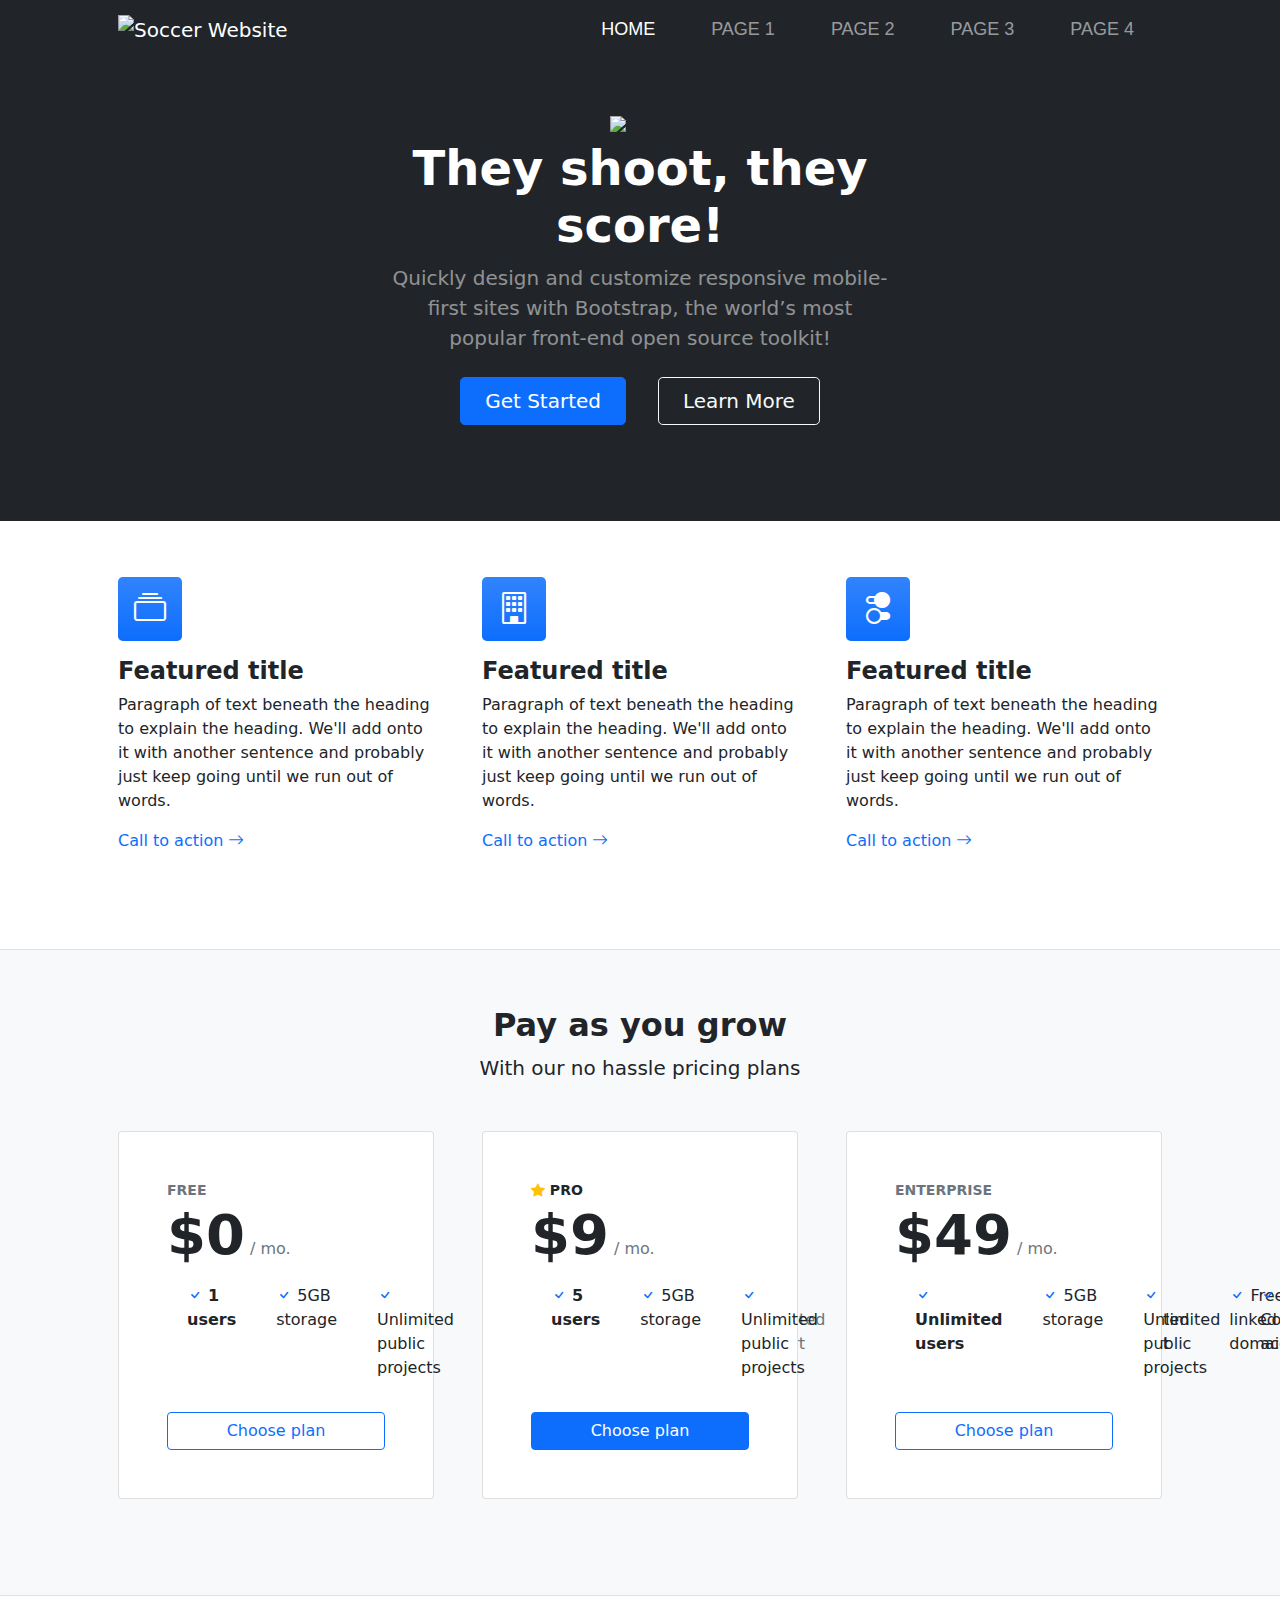
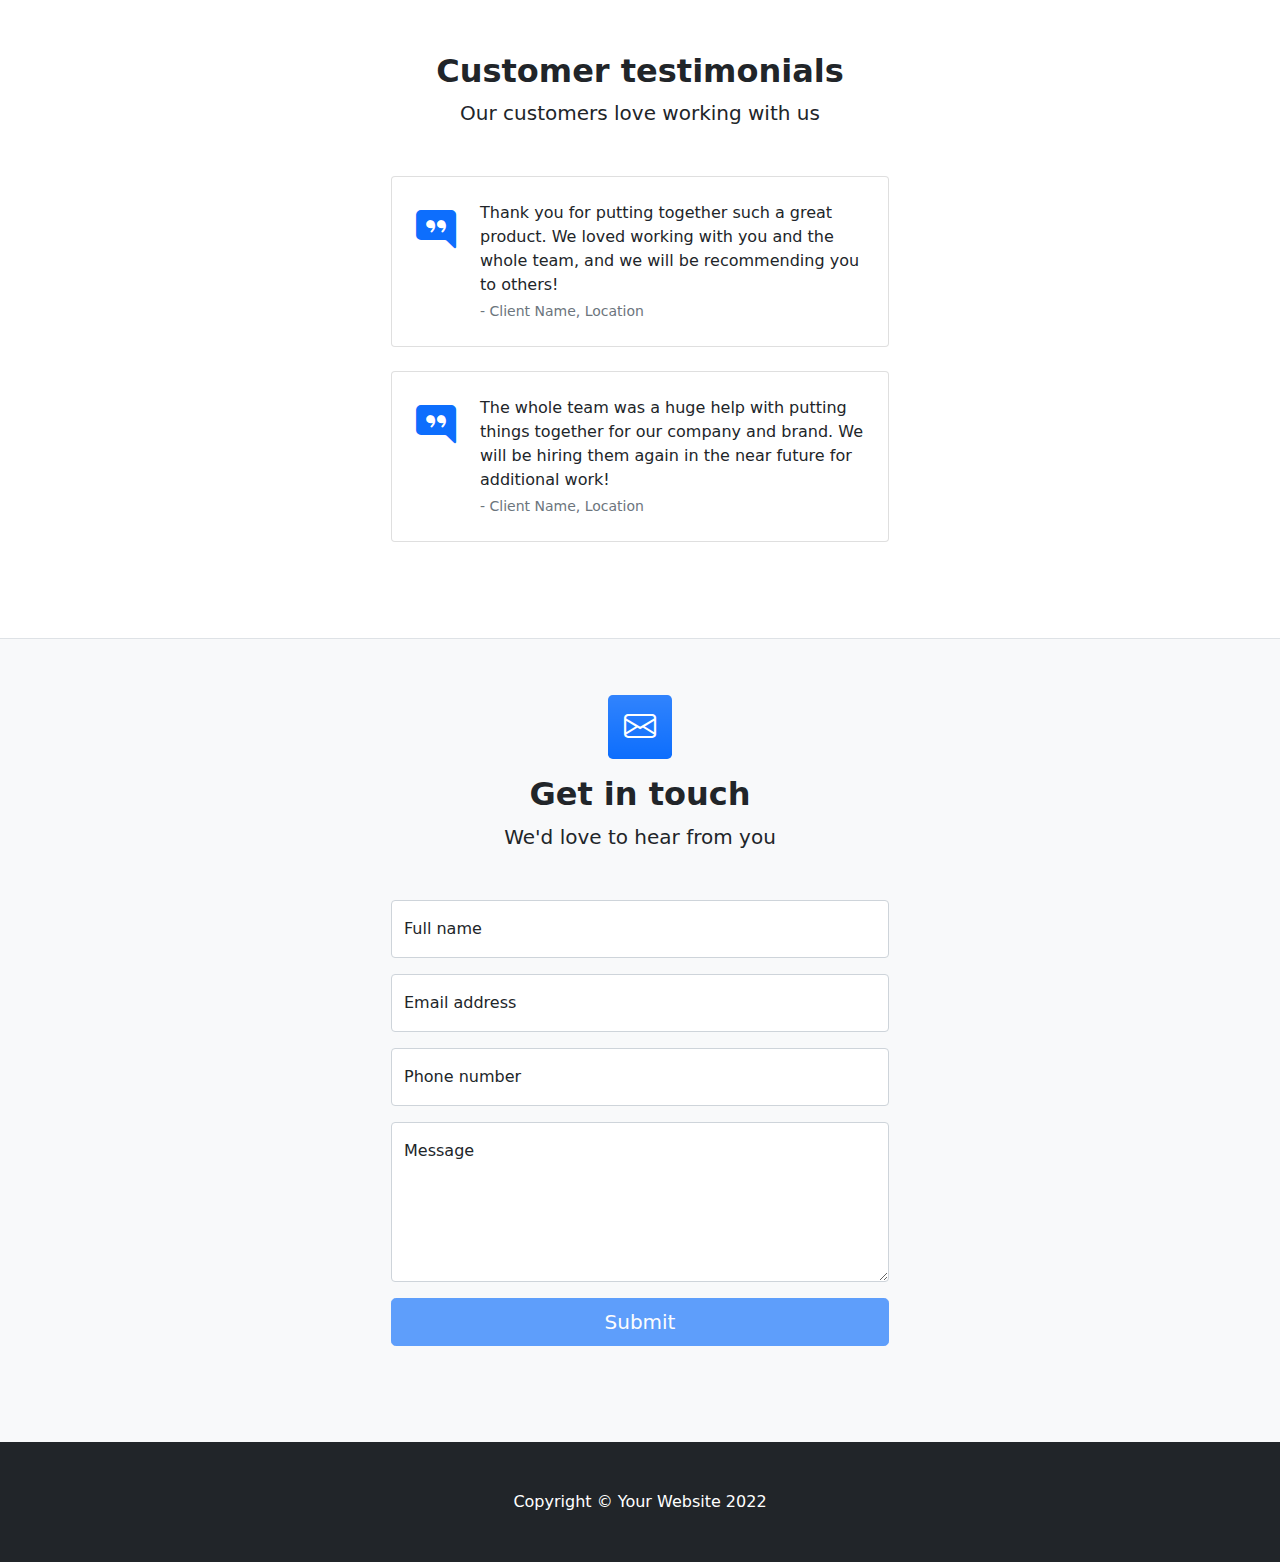
==== sandbox/index.html @ a90cb95d "Push the first sandbox files to github" ====
<!DOCTYPE html>
<html lang="en">
    <head>
        <meta charset="utf-8" />
        <meta name="viewport" content="width=device-width, initial-scale=1, shrink-to-fit=no" />
        <meta name="description" content="" />
        <meta name="author" content="" />
        <title>Soccer Website</title>
        <!-- Favicon-->
        <link rel="icon" type="image/x-icon" href="assets/favicon.ico" />
        <!-- Bootstrap icons-->
        <link href="https://cdn.jsdelivr.net/npm/bootstrap-icons@1.4.1/font/bootstrap-icons.css" rel="stylesheet" />
        <!-- Core theme CSS (includes Bootstrap)-->
        <link href="css/styles.css" rel="stylesheet" />
        <!-- download one nav page for Menu -->
        <script src="js/jquery-1.10.2.js"></script>
    </head>
    <body>
        <!-- Responsive navbar-->
        <nav class="navbar navbar-expand-lg navbar-dark bg-dark">
            <div class="container px-5">
                <a class="navbar-brand" href="#!"><img src="/assets/Logo.png" alt="Soccer Website"></a>
                <button class="navbar-toggler" type="button" data-bs-toggle="collapse" data-bs-target="#navbarSupportedContent" aria-controls="navbarSupportedContent" aria-expanded="false" aria-label="Toggle navigation"><span class="navbar-toggler-icon"></span></button>
<!--Navigation bar-->
    <div id="nav-placeholder">
        <script>
        $(function(){
          $("#nav-placeholder").load("nav.html");
        });
        </script>
    </div>

<!--end of Navigation bar-->
            </div>
        </nav>
        <!-- Header-->
        <header class="bg-dark py-5">
            <div class="container px-5">
                <div class="row gx-5 justify-content-center">
                    <div class="col-lg-6">
                        <div class="text-center my-5">
                            <img src="/assets/img/shoot.png" alt="shoot">
                            <h1 class="display-5 fw-bolder text-white mb-2">They shoot, they score!</h1>
                            <p class="lead text-white-50 mb-4">Quickly design and customize responsive mobile-first sites with Bootstrap, the world’s most popular front-end open source toolkit!</p>
                            <div class="d-grid gap-3 d-sm-flex justify-content-sm-center">
                                <a class="btn btn-primary btn-lg px-4 me-sm-3" href="#features">Get Started</a>
                                <a class="btn btn-outline-light btn-lg px-4" href="#!">Learn More</a>
                            </div>
                        </div>
                    </div>
                </div>
            </div>
        </header>
        <!-- Features section-->
        <section class="py-5 border-bottom" id="features">
            <div class="container px-5 my-5">
                <div class="row gx-5">
                    <div class="col-lg-4 mb-5 mb-lg-0">
                        <div class="feature bg-primary bg-gradient text-white rounded-3 mb-3"><i class="bi bi-collection"></i></div>
                        <h2 class="h4 fw-bolder">Featured title</h2>
                        <p>Paragraph of text beneath the heading to explain the heading. We'll add onto it with another sentence and probably just keep going until we run out of words.</p>
                        <a class="text-decoration-none" href="#!">
                            Call to action
                            <i class="bi bi-arrow-right"></i>
                        </a>
                    </div>
                    <div class="col-lg-4 mb-5 mb-lg-0">
                        <div class="feature bg-primary bg-gradient text-white rounded-3 mb-3"><i class="bi bi-building"></i></div>
                        <h2 class="h4 fw-bolder">Featured title</h2>
                        <p>Paragraph of text beneath the heading to explain the heading. We'll add onto it with another sentence and probably just keep going until we run out of words.</p>
                        <a class="text-decoration-none" href="#!">
                            Call to action
                            <i class="bi bi-arrow-right"></i>
                        </a>
                    </div>
                    <div class="col-lg-4">
                        <div class="feature bg-primary bg-gradient text-white rounded-3 mb-3"><i class="bi bi-toggles2"></i></div>
                        <h2 class="h4 fw-bolder">Featured title</h2>
                        <p>Paragraph of text beneath the heading to explain the heading. We'll add onto it with another sentence and probably just keep going until we run out of words.</p>
                        <a class="text-decoration-none" href="#!">
                            Call to action
                            <i class="bi bi-arrow-right"></i>
                        </a>
                    </div>
                </div>
            </div>
        </section>
        <!-- Pricing section-->
        <section class="bg-light py-5 border-bottom">
            <div class="container px-5 my-5">
                <div class="text-center mb-5">
                    <h2 class="fw-bolder">Pay as you grow</h2>
                    <p class="lead mb-0">With our no hassle pricing plans</p>
                </div>
                <div class="row gx-5 justify-content-center">
                    <!-- Pricing card free-->
                    <div class="col-lg-6 col-xl-4">
                        <div class="card mb-5 mb-xl-0">
                            <div class="card-body p-5">
                                <div class="small text-uppercase fw-bold text-muted">Free</div>
                                <div class="mb-3">
                                    <span class="display-4 fw-bold">$0</span>
                                    <span class="text-muted">/ mo.</span>
                                </div>
                                <ul class="list-unstyled mb-4">
                                    <li class="mb-2">
                                        <i class="bi bi-check text-primary"></i>
                                        <strong>1 users</strong>
                                    </li>
                                    <li class="mb-2">
                                        <i class="bi bi-check text-primary"></i>
                                        5GB storage
                                    </li>
                                    <li class="mb-2">
                                        <i class="bi bi-check text-primary"></i>
                                        Unlimited public projects
                                    </li>
                                    <li class="mb-2">
                                        <i class="bi bi-check text-primary"></i>
                                        Community access
                                    </li>
                                    <li class="mb-2 text-muted">
                                        <i class="bi bi-x"></i>
                                        Unlimited private projects
                                    </li>
                                    <li class="mb-2 text-muted">
                                        <i class="bi bi-x"></i>
                                        Dedicated support
                                    </li>
                                    <li class="mb-2 text-muted">
                                        <i class="bi bi-x"></i>
                                        Free linked domain
                                    </li>
                                    <li class="text-muted">
                                        <i class="bi bi-x"></i>
                                        Monthly status reports
                                    </li>
                                </ul>
                                <div class="d-grid"><a class="btn btn-outline-primary" href="#!">Choose plan</a></div>
                            </div>
                        </div>
                    </div>
                    <!-- Pricing card pro-->
                    <div class="col-lg-6 col-xl-4">
                        <div class="card mb-5 mb-xl-0">
                            <div class="card-body p-5">
                                <div class="small text-uppercase fw-bold">
                                    <i class="bi bi-star-fill text-warning"></i>
                                    Pro
                                </div>
                                <div class="mb-3">
                                    <span class="display-4 fw-bold">$9</span>
                                    <span class="text-muted">/ mo.</span>
                                </div>
                                <ul class="list-unstyled mb-4">
                                    <li class="mb-2">
                                        <i class="bi bi-check text-primary"></i>
                                        <strong>5 users</strong>
                                    </li>
                                    <li class="mb-2">
                                        <i class="bi bi-check text-primary"></i>
                                        5GB storage
                                    </li>
                                    <li class="mb-2">
                                        <i class="bi bi-check text-primary"></i>
                                        Unlimited public projects
                                    </li>
                                    <li class="mb-2">
                                        <i class="bi bi-check text-primary"></i>
                                        Community access
                                    </li>
                                    <li class="mb-2">
                                        <i class="bi bi-check text-primary"></i>
                                        Unlimited private projects
                                    </li>
                                    <li class="mb-2">
                                        <i class="bi bi-check text-primary"></i>
                                        Dedicated support
                                    </li>
                                    <li class="mb-2">
                                        <i class="bi bi-check text-primary"></i>
                                        Free linked domain
                                    </li>
                                    <li class="text-muted">
                                        <i class="bi bi-x"></i>
                                        Monthly status reports
                                    </li>
                                </ul>
                                <div class="d-grid"><a class="btn btn-primary" href="#!">Choose plan</a></div>
                            </div>
                        </div>
                    </div>
                    <!-- Pricing card enterprise-->
                    <div class="col-lg-6 col-xl-4">
                        <div class="card">
                            <div class="card-body p-5">
                                <div class="small text-uppercase fw-bold text-muted">Enterprise</div>
                                <div class="mb-3">
                                    <span class="display-4 fw-bold">$49</span>
                                    <span class="text-muted">/ mo.</span>
                                </div>
                                <ul class="list-unstyled mb-4">
                                    <li class="mb-2">
                                        <i class="bi bi-check text-primary"></i>
                                        <strong>Unlimited users</strong>
                                    </li>
                                    <li class="mb-2">
                                        <i class="bi bi-check text-primary"></i>
                                        5GB storage
                                    </li>
                                    <li class="mb-2">
                                        <i class="bi bi-check text-primary"></i>
                                        Unlimited public projects
                                    </li>
                                    <li class="mb-2">
                                        <i class="bi bi-check text-primary"></i>
                                        Community access
                                    </li>
                                    <li class="mb-2">
                                        <i class="bi bi-check text-primary"></i>
                                        Unlimited private projects
                                    </li>
                                    <li class="mb-2">
                                        <i class="bi bi-check text-primary"></i>
                                        Dedicated support
                                    </li>
                                    <li class="mb-2">
                                        <i class="bi bi-check text-primary"></i>
                                        <strong>Unlimited</strong>
                                        linked domains
                                    </li>
                                    <li class="text-muted">
                                        <i class="bi bi-check text-primary"></i>
                                        Monthly status reports
                                    </li>
                                </ul>
                                <div class="d-grid"><a class="btn btn-outline-primary" href="#!">Choose plan</a></div>
                            </div>
                        </div>
                    </div>
                </div>
            </div>
        </section>
        <!-- Testimonials section-->
        <section class="py-5 border-bottom">
            <div class="container px-5 my-5 px-5">
                <div class="text-center mb-5">
                    <h2 class="fw-bolder">Customer testimonials</h2>
                    <p class="lead mb-0">Our customers love working with us</p>
                </div>
                <div class="row gx-5 justify-content-center">
                    <div class="col-lg-6">
                        <!-- Testimonial 1-->
                        <div class="card mb-4">
                            <div class="card-body p-4">
                                <div class="d-flex">
                                    <div class="flex-shrink-0"><i class="bi bi-chat-right-quote-fill text-primary fs-1"></i></div>
                                    <div class="ms-4">
                                        <p class="mb-1">Thank you for putting together such a great product. We loved working with you and the whole team, and we will be recommending you to others!</p>
                                        <div class="small text-muted">- Client Name, Location</div>
                                    </div>
                                </div>
                            </div>
                        </div>
                        <!-- Testimonial 2-->
                        <div class="card">
                            <div class="card-body p-4">
                                <div class="d-flex">
                                    <div class="flex-shrink-0"><i class="bi bi-chat-right-quote-fill text-primary fs-1"></i></div>
                                    <div class="ms-4">
                                        <p class="mb-1">The whole team was a huge help with putting things together for our company and brand. We will be hiring them again in the near future for additional work!</p>
                                        <div class="small text-muted">- Client Name, Location</div>
                                    </div>
                                </div>
                            </div>
                        </div>
                    </div>
                </div>
            </div>
        </section>
        <!-- Contact section-->
        <section class="bg-light py-5">
            <div class="container px-5 my-5 px-5">
                <div class="text-center mb-5">
                    <div class="feature bg-primary bg-gradient text-white rounded-3 mb-3"><i class="bi bi-envelope"></i></div>
                    <h2 class="fw-bolder">Get in touch</h2>
                    <p class="lead mb-0">We'd love to hear from you</p>
                </div>
                <div class="row gx-5 justify-content-center">
                    <div class="col-lg-6">
                        <!-- * * * * * * * * * * * * * * *-->
                        <!-- * * SB Forms Contact Form * *-->
                        <!-- * * * * * * * * * * * * * * *-->
                        <!-- This form is pre-integrated with SB Forms.-->
                        <!-- To make this form functional, sign up at-->
                        <!-- https://startbootstrap.com/solution/contact-forms-->
                        <!-- to get an API token!-->
                        <form id="contactForm" data-sb-form-api-token="API_TOKEN">
                            <!-- Name input-->
                            <div class="form-floating mb-3">
                                <input class="form-control" id="name" type="text" placeholder="Enter your name..." data-sb-validations="required" />
                                <label for="name">Full name</label>
                                <div class="invalid-feedback" data-sb-feedback="name:required">A name is required.</div>
                            </div>
                            <!-- Email address input-->
                            <div class="form-floating mb-3">
                                <input class="form-control" id="email" type="email" placeholder="name@example.com" data-sb-validations="required,email" />
                                <label for="email">Email address</label>
                                <div class="invalid-feedback" data-sb-feedback="email:required">An email is required.</div>
                                <div class="invalid-feedback" data-sb-feedback="email:email">Email is not valid.</div>
                            </div>
                            <!-- Phone number input-->
                            <div class="form-floating mb-3">
                                <input class="form-control" id="phone" type="tel" placeholder="(123) 456-7890" data-sb-validations="required" />
                                <label for="phone">Phone number</label>
                                <div class="invalid-feedback" data-sb-feedback="phone:required">A phone number is required.</div>
                            </div>
                            <!-- Message input-->
                            <div class="form-floating mb-3">
                                <textarea class="form-control" id="message" type="text" placeholder="Enter your message here..." style="height: 10rem" data-sb-validations="required"></textarea>
                                <label for="message">Message</label>
                                <div class="invalid-feedback" data-sb-feedback="message:required">A message is required.</div>
                            </div>
                            <!-- Submit success message-->
                            <!---->
                            <!-- This is what your users will see when the form-->
                            <!-- has successfully submitted-->
                            <div class="d-none" id="submitSuccessMessage">
                                <div class="text-center mb-3">
                                    <div class="fw-bolder">Form submission successful!</div>
                                    To activate this form, sign up at
                                    <br />
                                    <a href="https://startbootstrap.com/solution/contact-forms">https://startbootstrap.com/solution/contact-forms</a>
                                </div>
                            </div>
                            <!-- Submit error message-->
                            <!---->
                            <!-- This is what your users will see when there is-->
                            <!-- an error submitting the form-->
                            <div class="d-none" id="submitErrorMessage"><div class="text-center text-danger mb-3">Error sending message!</div></div>
                            <!-- Submit Button-->
                            <div class="d-grid"><button class="btn btn-primary btn-lg disabled" id="submitButton" type="submit">Submit</button></div>
                        </form>
                    </div>
                </div>
            </div>
        </section>
        <!-- Footer-->
        <footer class="py-5 bg-dark">
            <div class="container px-5"><p class="m-0 text-center text-white">Copyright &copy; Your Website 2022</p></div>
        </footer>
        <!-- Bootstrap core JS-->
        <script src="https://cdn.jsdelivr.net/npm/bootstrap@5.1.3/dist/js/bootstrap.bundle.min.js"></script>
        <!-- Core theme JS-->
        <script src="js/scripts.js"></script>
        <!-- * * * * * * * * * * * * * * * * * * * * * * * * * * * * * * * * * * * * * * * *-->
        <!-- * *                               SB Forms JS                               * *-->
        <!-- * * Activate your form at https://startbootstrap.com/solution/contact-forms * *-->
        <!-- * * * * * * * * * * * * * * * * * * * * * * * * * * * * * * * * * * * * * * * *-->
        <script src="https://cdn.startbootstrap.com/sb-forms-latest.js"></script>
    </body>
</html>
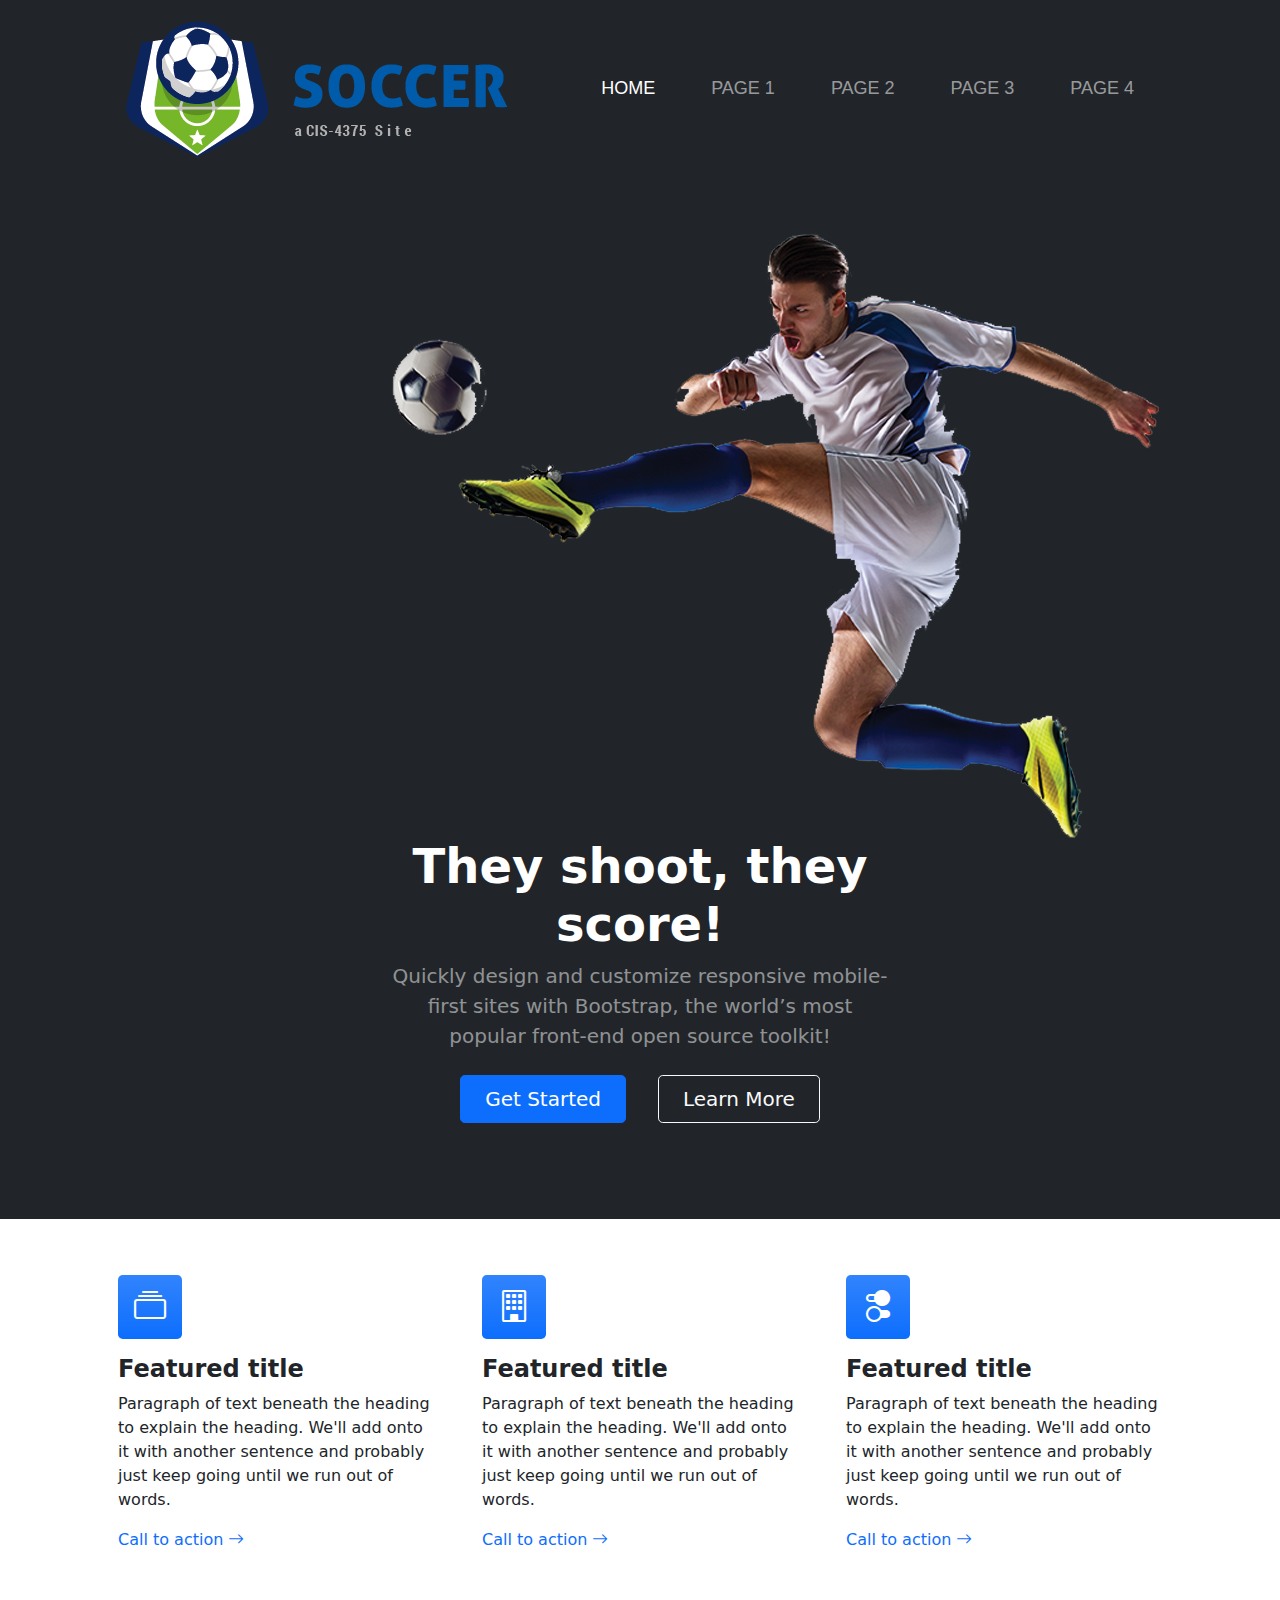
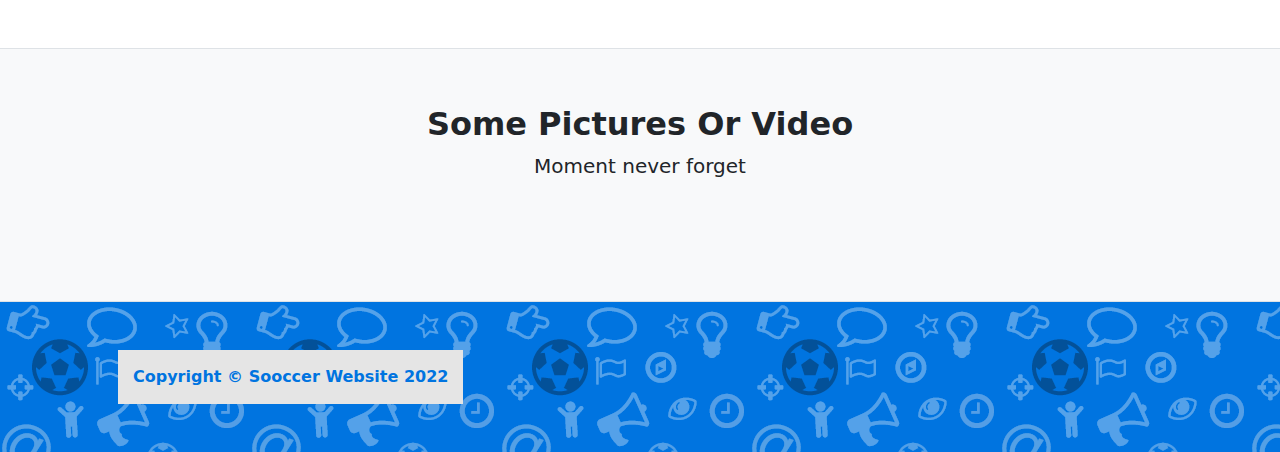
==== commit 8dd1160b: "update to homepage" ====
--- a/sandbox/index.html
+++ b/sandbox/index.html
@@ -7,11 +7,11 @@
         <meta name="author" content="" />
         <title>Soccer Website</title>
         <!-- Favicon-->
-        <link rel="icon" type="image/x-icon" href="assets/favicon.ico" />
+        <link rel="icon" type="image/x-icon" href="/sandbox/assets/favicon.ico" />
         <!-- Bootstrap icons-->
         <link href="https://cdn.jsdelivr.net/npm/bootstrap-icons@1.4.1/font/bootstrap-icons.css" rel="stylesheet" />
         <!-- Core theme CSS (includes Bootstrap)-->
-        <link href="css/styles.css" rel="stylesheet" />
+        <link href="/sandbox/css/styles.css" rel="stylesheet" />
         <!-- download one nav page for Menu -->
         <script src="js/jquery-1.10.2.js"></script>
     </head>
@@ -19,7 +19,7 @@
         <!-- Responsive navbar-->
         <nav class="navbar navbar-expand-lg navbar-dark bg-dark">
             <div class="container px-5">
-                <a class="navbar-brand" href="#!"><img src="/assets/Logo.png" alt="Soccer Website"></a>
+                <a class="navbar-brand" href="#!"><img src="/sandbox/assets/Logo.png" alt="Soccer Website"></a>
                 <button class="navbar-toggler" type="button" data-bs-toggle="collapse" data-bs-target="#navbarSupportedContent" aria-controls="navbarSupportedContent" aria-expanded="false" aria-label="Toggle navigation"><span class="navbar-toggler-icon"></span></button>
 <!--Navigation bar-->
     <div id="nav-placeholder">
@@ -39,7 +39,7 @@
                 <div class="row gx-5 justify-content-center">
                     <div class="col-lg-6">
                         <div class="text-center my-5">
-                            <img src="/assets/img/shoot.png" alt="shoot">
+                            <img src="/sandbox/assets/img/shoot.png" alt="shoot">
                             <h1 class="display-5 fw-bolder text-white mb-2">They shoot, they score!</h1>
                             <p class="lead text-white-50 mb-4">Quickly design and customize responsive mobile-first sites with Bootstrap, the world’s most popular front-end open source toolkit!</p>
                             <div class="d-grid gap-3 d-sm-flex justify-content-sm-center">
@@ -89,265 +89,23 @@
         <section class="bg-light py-5 border-bottom">
             <div class="container px-5 my-5">
                 <div class="text-center mb-5">
-                    <h2 class="fw-bolder">Pay as you grow</h2>
-                    <p class="lead mb-0">With our no hassle pricing plans</p>
+                    <h2 class="fw-bolder">Some Pictures Or Video</h2>
+                    <p class="lead mb-0">Moment never forget</p>
+                    <div class="wrapper">
+                        <img src="https://source.unsplash.com/random/600x600?water" alt="">
+                        <img src="https://source.unsplash.com/random/600x600?summer" alt="">
+                        <img src="https://source.unsplash.com/random/600x600?plants" alt="">
+                        <img src="https://source.unsplash.com/random/600x600?snow" alt="">
+                      </div>
+
                 </div>
-                <div class="row gx-5 justify-content-center">
-                    <!-- Pricing card free-->
-                    <div class="col-lg-6 col-xl-4">
-                        <div class="card mb-5 mb-xl-0">
-                            <div class="card-body p-5">
-                                <div class="small text-uppercase fw-bold text-muted">Free</div>
-                                <div class="mb-3">
-                                    <span class="display-4 fw-bold">$0</span>
-                                    <span class="text-muted">/ mo.</span>
-                                </div>
-                                <ul class="list-unstyled mb-4">
-                                    <li class="mb-2">
-                                        <i class="bi bi-check text-primary"></i>
-                                        <strong>1 users</strong>
-                                    </li>
-                                    <li class="mb-2">
-                                        <i class="bi bi-check text-primary"></i>
-                                        5GB storage
-                                    </li>
-                                    <li class="mb-2">
-                                        <i class="bi bi-check text-primary"></i>
-                                        Unlimited public projects
-                                    </li>
-                                    <li class="mb-2">
-                                        <i class="bi bi-check text-primary"></i>
-                                        Community access
-                                    </li>
-                                    <li class="mb-2 text-muted">
-                                        <i class="bi bi-x"></i>
-                                        Unlimited private projects
-                                    </li>
-                                    <li class="mb-2 text-muted">
-                                        <i class="bi bi-x"></i>
-                                        Dedicated support
-                                    </li>
-                                    <li class="mb-2 text-muted">
-                                        <i class="bi bi-x"></i>
-                                        Free linked domain
-                                    </li>
-                                    <li class="text-muted">
-                                        <i class="bi bi-x"></i>
-                                        Monthly status reports
-                                    </li>
-                                </ul>
-                                <div class="d-grid"><a class="btn btn-outline-primary" href="#!">Choose plan</a></div>
-                            </div>
-                        </div>
-                    </div>
-                    <!-- Pricing card pro-->
-                    <div class="col-lg-6 col-xl-4">
-                        <div class="card mb-5 mb-xl-0">
-                            <div class="card-body p-5">
-                                <div class="small text-uppercase fw-bold">
-                                    <i class="bi bi-star-fill text-warning"></i>
-                                    Pro
-                                </div>
-                                <div class="mb-3">
-                                    <span class="display-4 fw-bold">$9</span>
-                                    <span class="text-muted">/ mo.</span>
-                                </div>
-                                <ul class="list-unstyled mb-4">
-                                    <li class="mb-2">
-                                        <i class="bi bi-check text-primary"></i>
-                                        <strong>5 users</strong>
-                                    </li>
-                                    <li class="mb-2">
-                                        <i class="bi bi-check text-primary"></i>
-                                        5GB storage
-                                    </li>
-                                    <li class="mb-2">
-                                        <i class="bi bi-check text-primary"></i>
-                                        Unlimited public projects
-                                    </li>
-                                    <li class="mb-2">
-                                        <i class="bi bi-check text-primary"></i>
-                                        Community access
-                                    </li>
-                                    <li class="mb-2">
-                                        <i class="bi bi-check text-primary"></i>
-                                        Unlimited private projects
-                                    </li>
-                                    <li class="mb-2">
-                                        <i class="bi bi-check text-primary"></i>
-                                        Dedicated support
-                                    </li>
-                                    <li class="mb-2">
-                                        <i class="bi bi-check text-primary"></i>
-                                        Free linked domain
-                                    </li>
-                                    <li class="text-muted">
-                                        <i class="bi bi-x"></i>
-                                        Monthly status reports
-                                    </li>
-                                </ul>
-                                <div class="d-grid"><a class="btn btn-primary" href="#!">Choose plan</a></div>
-                            </div>
-                        </div>
-                    </div>
-                    <!-- Pricing card enterprise-->
-                    <div class="col-lg-6 col-xl-4">
-                        <div class="card">
-                            <div class="card-body p-5">
-                                <div class="small text-uppercase fw-bold text-muted">Enterprise</div>
-                                <div class="mb-3">
-                                    <span class="display-4 fw-bold">$49</span>
-                                    <span class="text-muted">/ mo.</span>
-                                </div>
-                                <ul class="list-unstyled mb-4">
-                                    <li class="mb-2">
-                                        <i class="bi bi-check text-primary"></i>
-                                        <strong>Unlimited users</strong>
-                                    </li>
-                                    <li class="mb-2">
-                                        <i class="bi bi-check text-primary"></i>
-                                        5GB storage
-                                    </li>
-                                    <li class="mb-2">
-                                        <i class="bi bi-check text-primary"></i>
-                                        Unlimited public projects
-                                    </li>
-                                    <li class="mb-2">
-                                        <i class="bi bi-check text-primary"></i>
-                                        Community access
-                                    </li>
-                                    <li class="mb-2">
-                                        <i class="bi bi-check text-primary"></i>
-                                        Unlimited private projects
-                                    </li>
-                                    <li class="mb-2">
-                                        <i class="bi bi-check text-primary"></i>
-                                        Dedicated support
-                                    </li>
-                                    <li class="mb-2">
-                                        <i class="bi bi-check text-primary"></i>
-                                        <strong>Unlimited</strong>
-                                        linked domains
-                                    </li>
-                                    <li class="text-muted">
-                                        <i class="bi bi-check text-primary"></i>
-                                        Monthly status reports
-                                    </li>
-                                </ul>
-                                <div class="d-grid"><a class="btn btn-outline-primary" href="#!">Choose plan</a></div>
-                            </div>
-                        </div>
-                    </div>
-                </div>
+
             </div>
         </section>
-        <!-- Testimonials section-->
-        <section class="py-5 border-bottom">
-            <div class="container px-5 my-5 px-5">
-                <div class="text-center mb-5">
-                    <h2 class="fw-bolder">Customer testimonials</h2>
-                    <p class="lead mb-0">Our customers love working with us</p>
-                </div>
-                <div class="row gx-5 justify-content-center">
-                    <div class="col-lg-6">
-                        <!-- Testimonial 1-->
-                        <div class="card mb-4">
-                            <div class="card-body p-4">
-                                <div class="d-flex">
-                                    <div class="flex-shrink-0"><i class="bi bi-chat-right-quote-fill text-primary fs-1"></i></div>
-                                    <div class="ms-4">
-                                        <p class="mb-1">Thank you for putting together such a great product. We loved working with you and the whole team, and we will be recommending you to others!</p>
-                                        <div class="small text-muted">- Client Name, Location</div>
-                                    </div>
-                                </div>
-                            </div>
-                        </div>
-                        <!-- Testimonial 2-->
-                        <div class="card">
-                            <div class="card-body p-4">
-                                <div class="d-flex">
-                                    <div class="flex-shrink-0"><i class="bi bi-chat-right-quote-fill text-primary fs-1"></i></div>
-                                    <div class="ms-4">
-                                        <p class="mb-1">The whole team was a huge help with putting things together for our company and brand. We will be hiring them again in the near future for additional work!</p>
-                                        <div class="small text-muted">- Client Name, Location</div>
-                                    </div>
-                                </div>
-                            </div>
-                        </div>
-                    </div>
-                </div>
-            </div>
-        </section>
-        <!-- Contact section-->
-        <section class="bg-light py-5">
-            <div class="container px-5 my-5 px-5">
-                <div class="text-center mb-5">
-                    <div class="feature bg-primary bg-gradient text-white rounded-3 mb-3"><i class="bi bi-envelope"></i></div>
-                    <h2 class="fw-bolder">Get in touch</h2>
-                    <p class="lead mb-0">We'd love to hear from you</p>
-                </div>
-                <div class="row gx-5 justify-content-center">
-                    <div class="col-lg-6">
-                        <!-- * * * * * * * * * * * * * * *-->
-                        <!-- * * SB Forms Contact Form * *-->
-                        <!-- * * * * * * * * * * * * * * *-->
-                        <!-- This form is pre-integrated with SB Forms.-->
-                        <!-- To make this form functional, sign up at-->
-                        <!-- https://startbootstrap.com/solution/contact-forms-->
-                        <!-- to get an API token!-->
-                        <form id="contactForm" data-sb-form-api-token="API_TOKEN">
-                            <!-- Name input-->
-                            <div class="form-floating mb-3">
-                                <input class="form-control" id="name" type="text" placeholder="Enter your name..." data-sb-validations="required" />
-                                <label for="name">Full name</label>
-                                <div class="invalid-feedback" data-sb-feedback="name:required">A name is required.</div>
-                            </div>
-                            <!-- Email address input-->
-                            <div class="form-floating mb-3">
-                                <input class="form-control" id="email" type="email" placeholder="name@example.com" data-sb-validations="required,email" />
-                                <label for="email">Email address</label>
-                                <div class="invalid-feedback" data-sb-feedback="email:required">An email is required.</div>
-                                <div class="invalid-feedback" data-sb-feedback="email:email">Email is not valid.</div>
-                            </div>
-                            <!-- Phone number input-->
-                            <div class="form-floating mb-3">
-                                <input class="form-control" id="phone" type="tel" placeholder="(123) 456-7890" data-sb-validations="required" />
-                                <label for="phone">Phone number</label>
-                                <div class="invalid-feedback" data-sb-feedback="phone:required">A phone number is required.</div>
-                            </div>
-                            <!-- Message input-->
-                            <div class="form-floating mb-3">
-                                <textarea class="form-control" id="message" type="text" placeholder="Enter your message here..." style="height: 10rem" data-sb-validations="required"></textarea>
-                                <label for="message">Message</label>
-                                <div class="invalid-feedback" data-sb-feedback="message:required">A message is required.</div>
-                            </div>
-                            <!-- Submit success message-->
-                            <!---->
-                            <!-- This is what your users will see when the form-->
-                            <!-- has successfully submitted-->
-                            <div class="d-none" id="submitSuccessMessage">
-                                <div class="text-center mb-3">
-                                    <div class="fw-bolder">Form submission successful!</div>
-                                    To activate this form, sign up at
-                                    <br />
-                                    <a href="https://startbootstrap.com/solution/contact-forms">https://startbootstrap.com/solution/contact-forms</a>
-                                </div>
-                            </div>
-                            <!-- Submit error message-->
-                            <!---->
-                            <!-- This is what your users will see when there is-->
-                            <!-- an error submitting the form-->
-                            <div class="d-none" id="submitErrorMessage"><div class="text-center text-danger mb-3">Error sending message!</div></div>
-                            <!-- Submit Button-->
-                            <div class="d-grid"><button class="btn btn-primary btn-lg disabled" id="submitButton" type="submit">Submit</button></div>
-                        </form>
-                    </div>
-                </div>
-            </div>
-        </section>
+
         <!-- Footer-->
-        <footer class="py-5 bg-dark">
-            <div class="container px-5"><p class="m-0 text-center text-white">Copyright &copy; Your Website 2022</p></div>
+        <footer class="py-5 bg-footer">
+            <div class="container px-5"><p class="m-0 text-center text-white">Copyright &copy; Sooccer Website 2022</p></div>
         </footer>
         <!-- Bootstrap core JS-->
         <script src="https://cdn.jsdelivr.net/npm/bootstrap@5.1.3/dist/js/bootstrap.bundle.min.js"></script>
